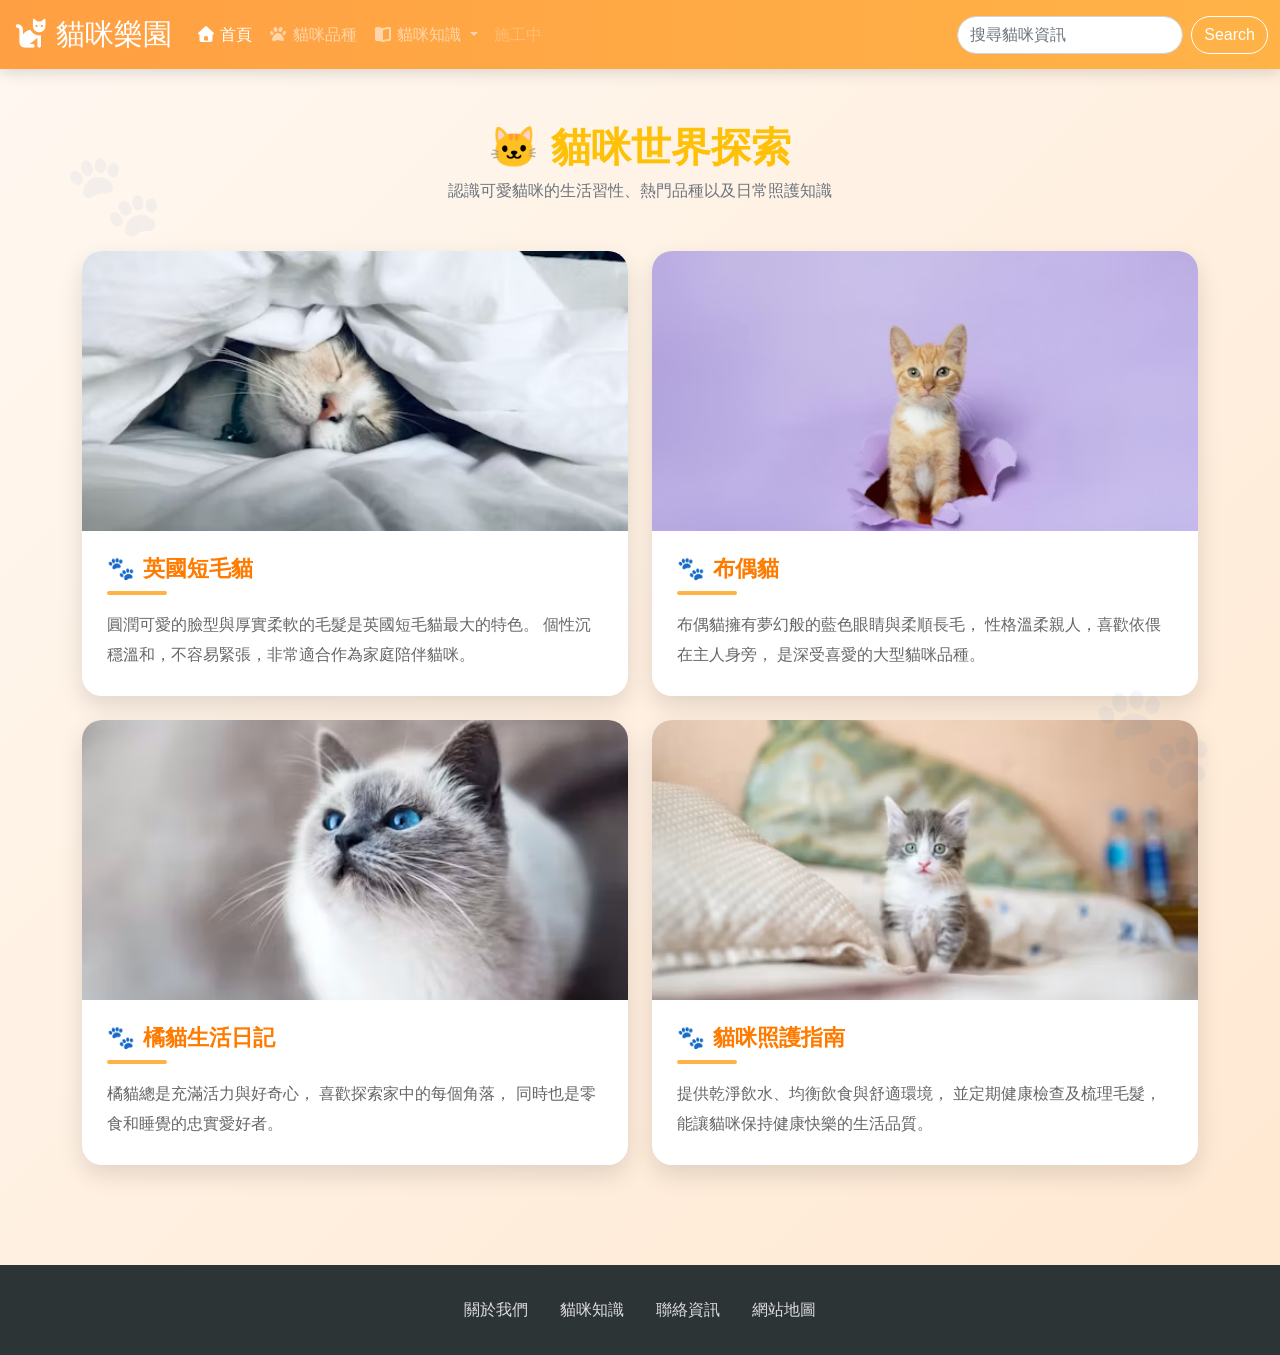
==== 20260605ai.html @ e0c48607 "個人專案初稿V1.0" ====
<!DOCTYPE html>
<html lang="zh-TW">

<head>
    <meta charset="UTF-8">
    <meta name="viewport" content="width=device-width, initial-scale=1.0">
    <title>貓咪樂園</title>
    <link rel="stylesheet" href="css/bootstrap.min.css">
    <link rel="stylesheet" href="css/all.min.css">
    <style>
        body {
            background: linear-gradient(135deg, #fff8f1, #ffe8d1);
            font-family: "Microsoft JhengHei", sans-serif;
        }

        .navbar {
            background: linear-gradient(90deg, #ff9f43, #ffb347) !important;
            box-shadow: 0 3px 15px rgba(0, 0, 0, .15);
        }

        .navbar-brand {
            font-size: 1.8rem;
        }

        .nav-link {
            transition: all .3s ease;
        }

        .nav-link:hover {
            transform: translateY(-2px);
            color: #fff !important;
        }

        .form-control {
            border-radius: 50px;
        }

        .btn-outline-success {
            border-radius: 50px;
            color: #fff;
            border-color: #fff;
        }

        .btn-outline-success:hover {
            background: #fff;
            color: #ff9f43;
        }

        .container {
            padding-top: 30px;
            padding-bottom: 50px;
        }

        .card {
            border: none;
            border-radius: 20px;
            overflow: hidden;
            background: #fff;
            transition: .4s;
            box-shadow: 0 10px 25px rgba(0, 0, 0, .12);
        }

        .card:hover {
            transform: translateY(-10px);
            box-shadow: 0 18px 35px rgba(0, 0, 0, .18);
        }

        .card-img-top {
            height: 280px;
            object-fit: cover;
            transition: .6s;
        }

        .card:hover .card-img-top {
            transform: scale(1.08);
        }

        .card-body {
            padding: 25px;
        }

        .card-title {
            font-size: 1.4rem;
            font-weight: bold;
            color: #ff7b00;
            margin-bottom: 15px;
            position: relative;
            padding-bottom: 12px;
        }

        .card-title::before {
            content: "🐾";
            margin-right: 8px;
        }

        .card-title::after {
            content: "";
            position: absolute;
            left: 0;
            bottom: 0;
            width: 60px;
            height: 4px;
            background: #ffb347;
            border-radius: 50px;
        }

        .card-text {
            color: #666;
            line-height: 1.9;
        }

        footer {
            margin-top: 50px;
            background: #2d3436;
            padding: 25px 0;
        }

        footer .nav-link {
            color: #ddd;
        }

        footer .nav-link:hover {
            color: #ffb347;
        }

        body::before {
            content: "🐾";
            position: fixed;
            top: 15%;
            left: 5%;
            font-size: 80px;
            opacity: .05;
            pointer-events: none;
        }

        body::after {
            content: "🐾";
            position: fixed;
            right: 5%;
            bottom: 10%;
            font-size: 100px;
            opacity: .05;
            pointer-events: none;
        }

        @media (max-width:768px) {
            .card-img-top {
                height: 220px;
            }

            .card-title {
                font-size: 1.2rem;
            }
        }
    </style>
</head>

<body>
    <nav class="navbar navbar-expand-lg navbar-dark">
        <div class="container-fluid"> <a class="navbar-brand" href="#"> <i class="fa-solid fa-cat"></i> 貓咪樂園 </a>
            <button class="navbar-toggler" type="button" data-bs-toggle="collapse"
                data-bs-target="#navbarSupportedContent"> <span class="navbar-toggler-icon"></span> </button>
            <div class="collapse navbar-collapse" id="navbarSupportedContent">
                <ul class="navbar-nav me-auto mb-2 mb-lg-0">
                    <li class="nav-item"> <a class="nav-link active" href="#"> <i class="fa-solid fa-house"></i> 首頁 </a>
                    </li>
                    <li class="nav-item"> <a class="nav-link" href="#"> <i class="fa-solid fa-paw"></i> 貓咪品種 </a> </li>
                    <li class="nav-item dropdown"> <a class="nav-link dropdown-toggle" href="#" role="button"
                            data-bs-toggle="dropdown"> <i class="fa-solid fa-book-open"></i> 貓咪知識 </a>
                        <ul class="dropdown-menu">
                            <li><a class="dropdown-item" href="#">飼養指南</a></li>
                            <li><a class="dropdown-item" href="#">健康照護</a></li>
                            <li>
                                <hr class="dropdown-divider">
                            </li>
                            <li><a class="dropdown-item" href="#">更多內容</a></li>
                        </ul>
                    </li>
                    <li class="nav-item"> <a class="nav-link disabled">施工中</a> </li>
                </ul>
                <form class="d-flex"> <input class="form-control me-2" type="search" placeholder="搜尋貓咪資訊"> <button
                        class="btn btn-outline-success">Search</button> </form>
            </div>
        </div>
    </nav>
    <div class="container mt-4">
        <div class="text-center mb-5">
            <h1 class="fw-bold text-warning">🐱 貓咪世界探索</h1>
            <p class="text-muted"> 認識可愛貓咪的生活習性、熱門品種以及日常照護知識 </p>
        </div>
        <div class="row row-cols-1 row-cols-md-2 g-4">
            <div class="col">
                <div class="card"> <img src="/images/cat02.avif" class="card-img-top" alt="">
                    <div class="card-body">
                        <h5 class="card-title">英國短毛貓</h5>
                        <p class="card-text"> 圓潤可愛的臉型與厚實柔軟的毛髮是英國短毛貓最大的特色。 個性沉穩溫和，不容易緊張，非常適合作為家庭陪伴貓咪。 </p>
                    </div>
                </div>
            </div>
            <div class="col">
                <div class="card"> <img src="/images/cat04.avif" class="card-img-top" alt="">
                    <div class="card-body">
                        <h5 class="card-title">布偶貓</h5>
                        <p class="card-text"> 布偶貓擁有夢幻般的藍色眼睛與柔順長毛， 性格溫柔親人，喜歡依偎在主人身旁， 是深受喜愛的大型貓咪品種。 </p>
                    </div>
                </div>
            </div>
            <div class="col">
                <div class="card"> <img src="/images/cat03.avif" class="card-img-top" alt="">
                    <div class="card-body">
                        <h5 class="card-title">橘貓生活日記</h5>
                        <p class="card-text"> 橘貓總是充滿活力與好奇心， 喜歡探索家中的每個角落， 同時也是零食和睡覺的忠實愛好者。 </p>
                    </div>
                </div>
            </div>
            <div class="col">
                <div class="card"> <img src="/images/cat05.avif" class="card-img-top" alt="">
                    <div class="card-body">
                        <h5 class="card-title">貓咪照護指南</h5>
                        <p class="card-text"> 提供乾淨飲水、均衡飲食與舒適環境， 並定期健康檢查及梳理毛髮， 能讓貓咪保持健康快樂的生活品質。 </p>
                    </div>
                </div>
            </div>
        </div>
    </div>
    <footer>
        <ul class="nav justify-content-center">
            <li class="nav-item"> <a class="nav-link" href="#">關於我們</a> </li>
            <li class="nav-item"> <a class="nav-link" href="#">貓咪知識</a> </li>
            <li class="nav-item"> <a class="nav-link" href="#">聯絡資訊</a> </li>
            <li class="nav-item"> <a class="nav-link" href="#">網站地圖</a> </li>
        </ul>
    </footer>
    <script src="js/bootstrap.bundle.min.js"></script>
</body>

</html>
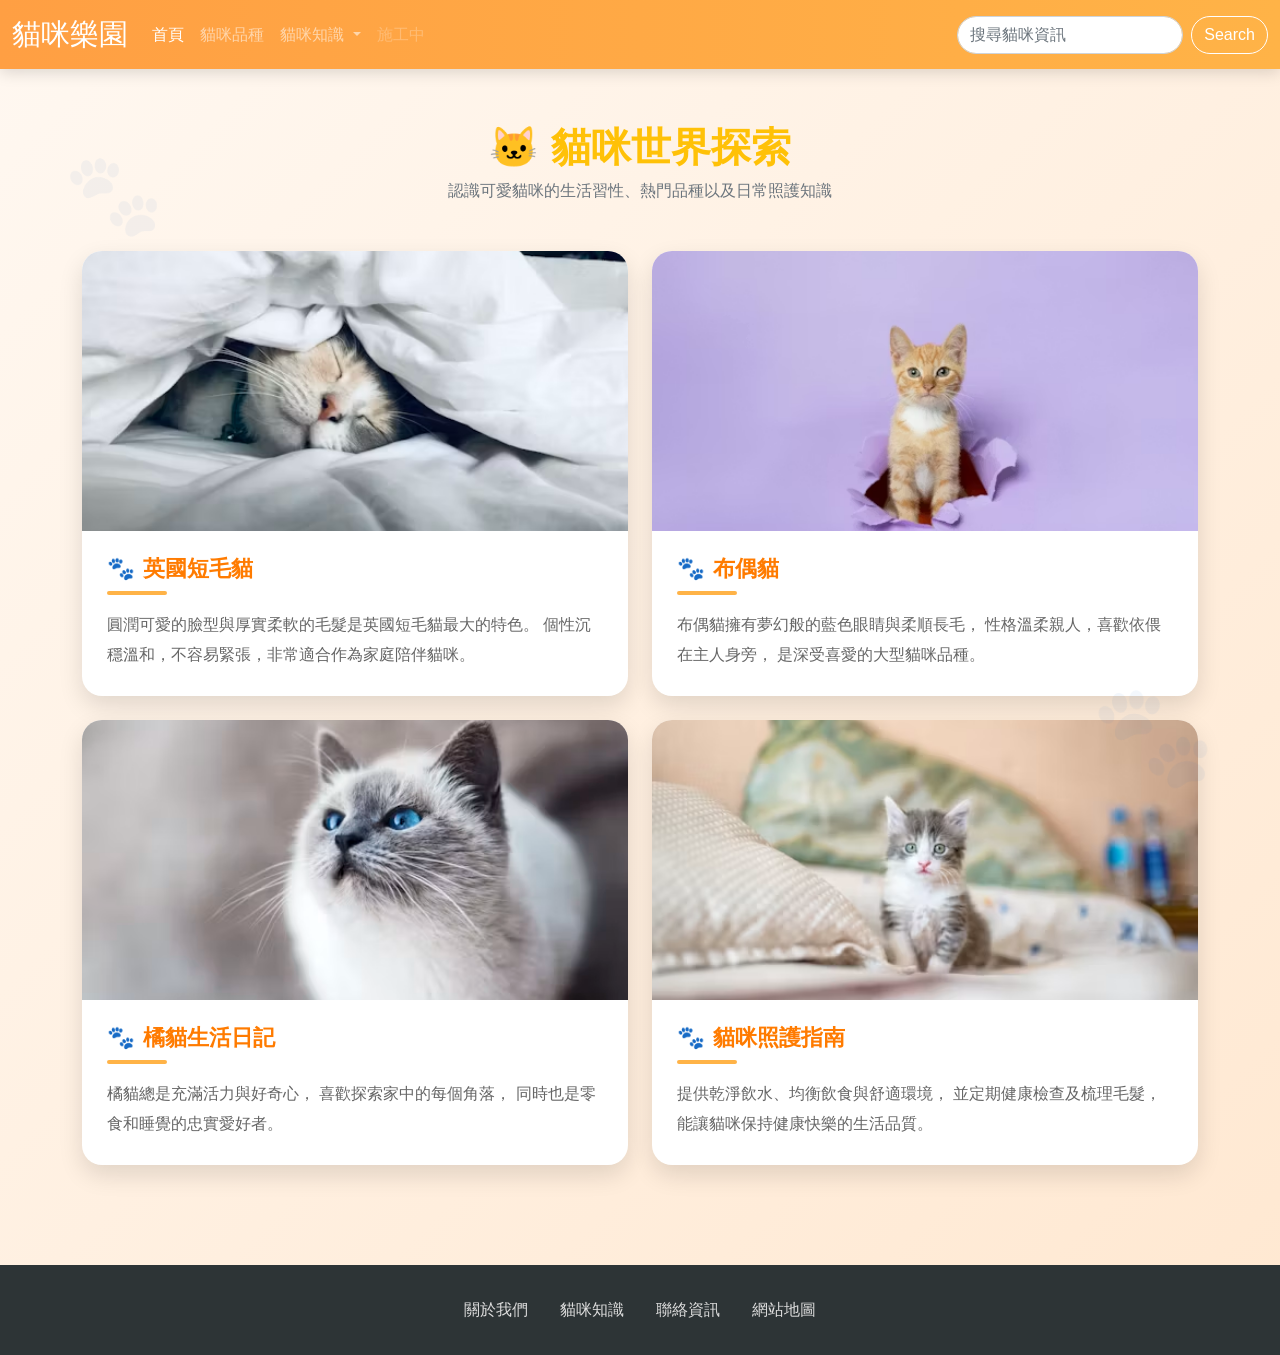
==== commit ad7adbdc: "個人專案初稿V1.0" ====
--- a/20260605ai.html
+++ b/20260605ai.html
@@ -6,7 +6,7 @@
     <meta name="viewport" content="width=device-width, initial-scale=1.0">
     <title>貓咪樂園</title>
     <link rel="stylesheet" href="css/bootstrap.min.css">
-    <link rel="stylesheet" href="css/all.min.css">
+    <link rel="stylesheet" href="css/my.css">
     <style>
         body {
             background: linear-gradient(135deg, #fff8f1, #ffe8d1);
@@ -190,7 +190,7 @@
         </div>
         <div class="row row-cols-1 row-cols-md-2 g-4">
             <div class="col">
-                <div class="card"> <img src="/images/cat02.avif" class="card-img-top" alt="">
+                <div class="card"> <img src="images/cat02.avif" class="card-img-top" alt="">
                     <div class="card-body">
                         <h5 class="card-title">英國短毛貓</h5>
                         <p class="card-text"> 圓潤可愛的臉型與厚實柔軟的毛髮是英國短毛貓最大的特色。 個性沉穩溫和，不容易緊張，非常適合作為家庭陪伴貓咪。 </p>
@@ -198,7 +198,7 @@
                 </div>
             </div>
             <div class="col">
-                <div class="card"> <img src="/images/cat04.avif" class="card-img-top" alt="">
+                <div class="card"> <img src="images/cat04.avif" class="card-img-top" alt="">
                     <div class="card-body">
                         <h5 class="card-title">布偶貓</h5>
                         <p class="card-text"> 布偶貓擁有夢幻般的藍色眼睛與柔順長毛， 性格溫柔親人，喜歡依偎在主人身旁， 是深受喜愛的大型貓咪品種。 </p>
@@ -206,7 +206,7 @@
                 </div>
             </div>
             <div class="col">
-                <div class="card"> <img src="/images/cat03.avif" class="card-img-top" alt="">
+                <div class="card"> <img src="images/cat03.avif" class="card-img-top" alt="">
                     <div class="card-body">
                         <h5 class="card-title">橘貓生活日記</h5>
                         <p class="card-text"> 橘貓總是充滿活力與好奇心， 喜歡探索家中的每個角落， 同時也是零食和睡覺的忠實愛好者。 </p>
@@ -214,7 +214,7 @@
                 </div>
             </div>
             <div class="col">
-                <div class="card"> <img src="/images/cat05.avif" class="card-img-top" alt="">
+                <div class="card"> <img src="images/cat05.avif" class="card-img-top" alt="">
                     <div class="card-body">
                         <h5 class="card-title">貓咪照護指南</h5>
                         <p class="card-text"> 提供乾淨飲水、均衡飲食與舒適環境， 並定期健康檢查及梳理毛髮， 能讓貓咪保持健康快樂的生活品質。 </p>
--- a/css/my.css
+++ b/css/my.css
@@ -0,0 +1,226 @@
+ @import url('https://fonts.googleapis.com/css2?family=Noto+Sans+HK:wght@100..900&display=swap');
+
+ :root {
+     /* --- 品牌核心 M Power 三色 --- */
+     --m-blue: #0066b2;
+     /* M 經典深藍（象徵 BMW 與賽車血統） */
+     --m-violet: #1d2147;
+     /* M 經典紫羅蘭/暗藍（象徵兩者融合） */
+     --m-red: #e31837;
+     /* M 經典熱血紅（象徵速度與激情） */
+
+     /* --- 主色與輔色 (應用於按鈕、標籤、亮點) --- */
+     --brand-primary: var(--m-blue);
+     /* 主色：M 經典藍 */
+     --brand-secondary: var(--m-red);
+     /* 輔色：M 熱血紅（適合用來當作 Hover 或 Accent） */
+
+     /* --- 背景顏色 (以高質感碳纖維黑、賽道灰為主調) --- */
+     --bg-main: #11141a;
+     /* 背景主色：極致深灰黑（帶有科技感，突顯車體與 M 三色） */
+     --bg-secondary: #1e222b;
+     /* 背景輔色：碳纖維深灰（用於卡片、區塊分隔） */
+     --bg-light: #f5f7fa;
+     /* 背景亮色：Alpine White 競技白（若你需要亮色切換時可用） */
+
+     /* --- 文字顏色 --- */
+     --text-primary: #ffffff;
+     /* 文字主色：純白（在深色背景下擁有最高可讀性） */
+     --text-secondary: #9095a0;
+     /* 文字輔色：鈦灰色（用於副標題、說明文字、時間標籤） */
+     --text-muted: #525866;
+     /* 文字弱化色：暗灰色（用於頁腳、版權宣告或停用狀態） */
+
+     /* --- 邊框與裝飾 --- */
+     --border-color: #2c313d;
+     /* 邊框顏色：低調深灰線條 */
+     --dark: #11141a;
+     --background-secondary: #bcc7e0;
+ }
+
+ /* --- 字體大小 --- */
+ .fw-100 {
+     font-weight: 100;
+ }
+
+ .fw-200 {
+     font-weight: 200;
+ }
+
+ .fw-300 {
+     font-weight: 300;
+ }
+
+ .fw-400 {
+     font-weight: 400;
+ }
+
+ .fw-500 {
+     font-weight: 500;
+ }
+
+ .fw-600 {
+     font-weight: 600;
+ }
+
+ .fw-700 {
+     font-weight: 700;
+ }
+
+ .fw-800 {
+     font-weight: 800;
+ }
+
+ .fw-900 {
+     font-weight: 900;
+ }
+
+ /* 字體顏色 */
+ .btn-text-primary {
+     color: var(--text-primary);
+ }
+
+ .btn-text-secondary {
+     color: var(--text-secondary);
+ }
+
+ /* 卷軸特效roller */
+
+ /* .roller-t .roller-b .roller-l .roller-r */
+ /* 由上往下 .roller-t */
+ .roller-t {
+     position: relative;
+     overflow: hidden;
+ }
+
+ .roller-t .roller_box {
+     position: absolute;
+     width: 100%;
+     height: 100%;
+
+     /* 幾乎透明 */
+     background: rgba(255, 255, 255, 0.5);
+
+     /* 輕微柔焦 */
+     backdrop-filter: blur(3px);
+     -webkit-backdrop-filter: blur(3px);
+
+     border: 1px solid rgba(255, 255, 255, 0.5);
+
+     top: -100%;
+
+     display: flex;
+     align-items: center;
+     justify-content: center;
+
+     transition: top 1.5s;
+ }
+
+ .roller-t:hover .roller_box {
+     top: 0;
+ }
+
+ /* 由下往上 .roller-b */
+ .roller-b {
+     position: relative;
+     overflow: hidden;
+ }
+
+ .roller-b .roller_box {
+     position: absolute;
+     width: 100%;
+     height: 100%;
+
+     /* 幾乎透明 */
+     background: rgba(255, 255, 255, 0.5);
+
+     /* 輕微柔焦 */
+     backdrop-filter: blur(3px);
+     -webkit-backdrop-filter: blur(3px);
+
+     border: 1px solid rgba(255, 255, 255, 0.5);
+
+     bottom: -100%;
+
+     display: flex;
+     align-items: center;
+     justify-content: center;
+
+     transition: bottom 1.5s;
+ }
+
+ .roller-b:hover .roller_box {
+     bottom: 0;
+ }
+
+ /* 由左往右 .roller-l */
+ .roller-l {
+     position: relative;
+     overflow: hidden;
+ }
+
+ .roller-l .roller_box {
+     position: absolute;
+     width: 100%;
+     height: 100%;
+
+     /* 幾乎透明 */
+     background: rgba(255, 255, 255, 0.5);
+
+     /* 輕微柔焦 */
+     backdrop-filter: blur(3px);
+     -webkit-backdrop-filter: blur(3px);
+
+     border: 1px solid rgba(255, 255, 255, 0.5);
+
+     left: -100%;
+
+     display: flex;
+     align-items: center;
+     justify-content: center;
+
+     transition: left 1.5s;
+ }
+
+ .roller-l:hover .roller_box {
+     left: 0;
+ }
+
+ /* 由右往左 .roller-r */
+ .roller-r {
+     position: relative;
+     overflow: hidden;
+ }
+
+ .roller-r .roller_box {
+     position: absolute;
+     width: 100%;
+     height: 100%;
+
+     /* 幾乎透明 */
+     background: rgba(255, 255, 255, 0.5);
+
+     /* 輕微柔焦 */
+     backdrop-filter: blur(3px);
+     -webkit-backdrop-filter: blur(3px);
+
+     border: 1px solid rgba(255, 255, 255, 0.5);
+
+     right: -100%;
+
+     display: flex;
+     align-items: center;
+     justify-content: center;
+
+     transition: right 1.5s;
+ }
+
+ .roller-r:hover .roller_box {
+     right: 0;
+ }
+
+ /*背景圖*/
+ .bg-cover {
+     background-size: cover;
+     background-position: center center;
+ }
